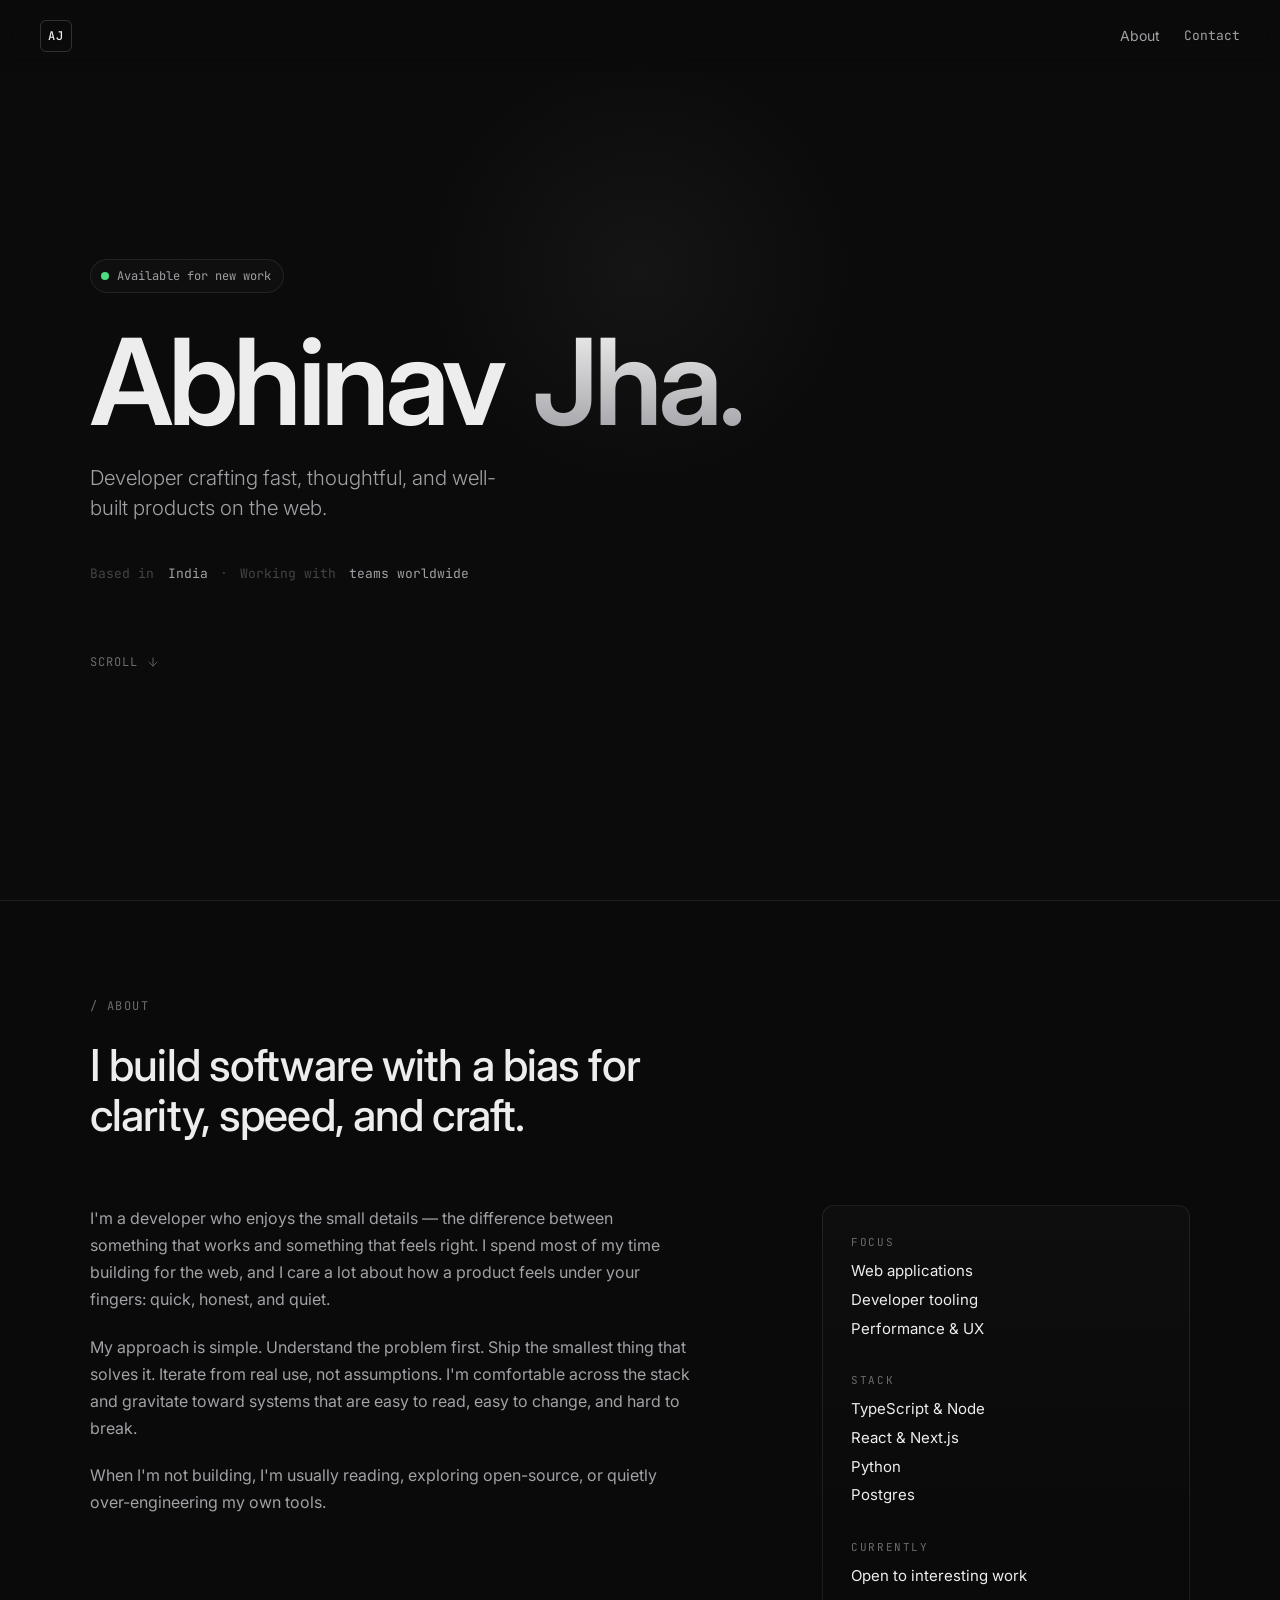
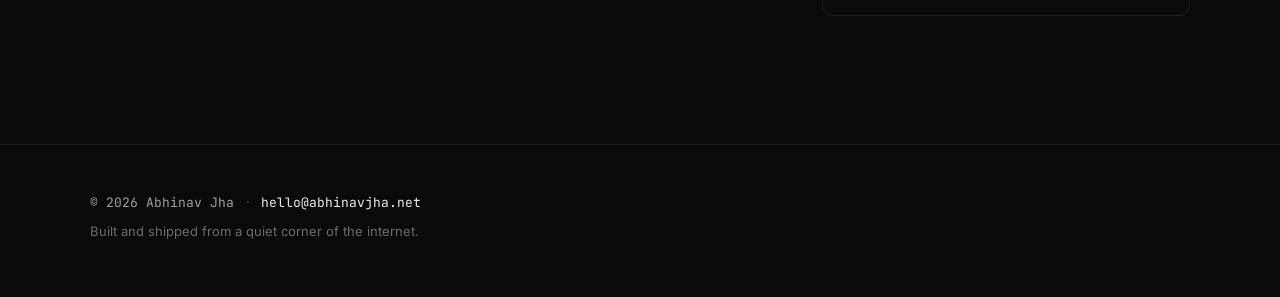
==== index.html @ 8a6b8261 "Initial site" ====
<!DOCTYPE html>
<html lang="en">
<head>
  <meta charset="UTF-8" />
  <meta name="viewport" content="width=device-width, initial-scale=1, viewport-fit=cover" />
  <meta name="color-scheme" content="dark" />
  <meta name="theme-color" content="#0a0a0a" />

  <title>Abhinav Jha — Developer</title>
  <meta name="description" content="Abhinav Jha — software developer building thoughtful, fast, and well-crafted products on the web." />
  <meta name="author" content="Abhinav Jha" />

  <link rel="canonical" href="https://abhinavjha.net/" />
  <link rel="icon" href="favicon.svg" type="image/svg+xml" />
  <link rel="apple-touch-icon" href="favicon.svg" />

  <meta property="og:type" content="website" />
  <meta property="og:url" content="https://abhinavjha.net/" />
  <meta property="og:title" content="Abhinav Jha — Developer" />
  <meta property="og:description" content="Software developer building thoughtful, fast, and well-crafted products on the web." />
  <meta property="og:site_name" content="Abhinav Jha" />
  <meta property="og:locale" content="en_US" />

  <meta name="twitter:card" content="summary" />
  <meta name="twitter:title" content="Abhinav Jha — Developer" />
  <meta name="twitter:description" content="Software developer building thoughtful, fast, and well-crafted products on the web." />

  <link rel="preconnect" href="https://fonts.googleapis.com" />
  <link rel="preconnect" href="https://fonts.gstatic.com" crossorigin />
  <link rel="stylesheet" href="https://fonts.googleapis.com/css2?family=Inter:wght@300;400;500;600;700&family=JetBrains+Mono:wght@400;500&display=swap" />

  <link rel="stylesheet" href="styles.css" />

  <script type="application/ld+json">
  {
    "@context": "https://schema.org",
    "@type": "Person",
    "name": "Abhinav Jha",
    "url": "https://abhinavjha.net",
    "jobTitle": "Software Developer"
  }
  </script>
</head>
<body>
  <div class="grain" aria-hidden="true"></div>
  <div class="cursor-glow" aria-hidden="true"></div>

  <header class="site-header">
    <a href="#" class="brand" aria-label="Abhinav Jha — home">
      <span class="brand-mark">AJ</span>
    </a>
    <nav class="site-nav" aria-label="Primary">
      <a href="#about">About</a>
      <a href="mailto:hello@abhinavjha.net" class="nav-cta">Contact</a>
    </nav>
  </header>

  <main>
    <section class="hero" id="top">
      <div class="hero-inner">
        <div class="status reveal" data-delay="0">
          <span class="status-dot" aria-hidden="true"></span>
          <span class="status-text">Available for new work</span>
        </div>

        <h1 class="hero-title">
          <span class="reveal" data-delay="1">Abhinav</span>
          <span class="reveal hero-title-accent" data-delay="2">Jha.</span>
        </h1>

        <p class="hero-sub reveal" data-delay="3">
          Developer crafting fast, thoughtful, and well-built products on the web.
        </p>

        <div class="hero-meta reveal" data-delay="4">
          <span class="meta-item"><span class="meta-label">Based in</span> India</span>
          <span class="meta-sep" aria-hidden="true">·</span>
          <span class="meta-item"><span class="meta-label">Working with</span> teams worldwide</span>
        </div>

        <a href="#about" class="scroll-cue reveal" data-delay="5" aria-label="Scroll to about section">
          <span>Scroll</span>
          <svg width="14" height="14" viewBox="0 0 24 24" fill="none" stroke="currentColor" stroke-width="1.5" stroke-linecap="round" stroke-linejoin="round" aria-hidden="true"><path d="M12 5v14M5 12l7 7 7-7"/></svg>
        </a>
      </div>
    </section>

    <section class="about" id="about" aria-labelledby="about-heading">
      <div class="section-inner">
        <p class="section-eyebrow reveal-on-scroll">/ about</p>
        <h2 id="about-heading" class="section-title reveal-on-scroll">
          I build software with a bias for clarity, speed, and craft.
        </h2>

        <div class="about-grid">
          <div class="about-prose reveal-on-scroll">
            <p>
              I'm a developer who enjoys the small details — the difference between something
              that works and something that feels right. I spend most of my time building for
              the web, and I care a lot about how a product feels under your fingers: quick,
              honest, and quiet.
            </p>
            <p>
              My approach is simple. Understand the problem first. Ship the smallest thing
              that solves it. Iterate from real use, not assumptions. I'm comfortable across
              the stack and gravitate toward systems that are easy to read, easy to change,
              and hard to break.
            </p>
            <p>
              When I'm not building, I'm usually reading, exploring open-source, or quietly
              over-engineering my own tools.
            </p>
          </div>

          <aside class="about-side reveal-on-scroll" aria-label="At a glance">
            <div class="side-block">
              <p class="side-label">Focus</p>
              <ul class="side-list">
                <li>Web applications</li>
                <li>Developer tooling</li>
                <li>Performance &amp; UX</li>
              </ul>
            </div>
            <div class="side-block">
              <p class="side-label">Stack</p>
              <ul class="side-list">
                <li>TypeScript &amp; Node</li>
                <li>React &amp; Next.js</li>
                <li>Python</li>
                <li>Postgres</li>
              </ul>
            </div>
            <div class="side-block">
              <p class="side-label">Currently</p>
              <ul class="side-list">
                <li>Open to interesting work</li>
              </ul>
            </div>
          </aside>
        </div>
      </div>
    </section>
  </main>

  <footer class="site-footer">
    <div class="footer-inner">
      <p class="footer-line">
        <span>&copy; <span id="year"></span> Abhinav Jha</span>
        <span class="footer-sep" aria-hidden="true">·</span>
        <a href="mailto:hello@abhinavjha.net">hello@abhinavjha.net</a>
      </p>
      <p class="footer-meta">Built and shipped from a quiet corner of the internet.</p>
    </div>
  </footer>

  <script src="script.js" defer></script>
</body>
</html>
---- styles.css ----
/* ---------- Reset & base ---------- */
*, *::before, *::after { box-sizing: border-box; }
html, body { margin: 0; padding: 0; }
html { scroll-behavior: smooth; -webkit-text-size-adjust: 100%; }
img, svg { display: block; max-width: 100%; }
a { color: inherit; text-decoration: none; }
button { font: inherit; }

:root {
  --bg: #0a0a0a;
  --bg-elev: #111113;
  --fg: #ededed;
  --fg-dim: #a1a1a6;
  --fg-muted: #6b6b70;
  --line: rgba(255, 255, 255, 0.08);
  --line-strong: rgba(255, 255, 255, 0.16);
  --accent: #e7e5e0;
  --warm: #f4a261;
  --green: #4ade80;

  --font-sans: "Inter", -apple-system, BlinkMacSystemFont, "Segoe UI", Roboto, system-ui, sans-serif;
  --font-mono: "JetBrains Mono", ui-monospace, "SF Mono", Menlo, Consolas, monospace;

  --max: 1100px;
  --pad-x: clamp(1.25rem, 4vw, 2.5rem);

  --ease: cubic-bezier(0.2, 0.7, 0.2, 1);
}

body {
  background: var(--bg);
  color: var(--fg);
  font-family: var(--font-sans);
  font-size: 16px;
  line-height: 1.55;
  font-weight: 400;
  -webkit-font-smoothing: antialiased;
  -moz-osx-font-smoothing: grayscale;
  text-rendering: optimizeLegibility;
  overflow-x: hidden;
  position: relative;
  min-height: 100vh;
}

::selection { background: var(--fg); color: var(--bg); }

/* ---------- Background effects ---------- */
.grain {
  position: fixed;
  inset: 0;
  pointer-events: none;
  z-index: 1;
  opacity: 0.035;
  mix-blend-mode: overlay;
  background-image: url("data:image/svg+xml;utf8,<svg xmlns='http://www.w3.org/2000/svg' width='140' height='140'><filter id='n'><feTurbulence type='fractalNoise' baseFrequency='0.9' numOctaves='2' stitchTiles='stitch'/><feColorMatrix values='0 0 0 0 1  0 0 0 0 1  0 0 0 0 1  0 0 0 0.6 0'/></filter><rect width='100%25' height='100%25' filter='url(%23n)'/></svg>");
}

.cursor-glow {
  position: fixed;
  inset: 0;
  pointer-events: none;
  z-index: 0;
  background:
    radial-gradient(
      600px circle at var(--mx, 50%) var(--my, 30%),
      rgba(255, 255, 255, 0.045),
      transparent 40%
    );
  transition: background 200ms var(--ease);
}

/* ---------- Header ---------- */
.site-header {
  position: fixed;
  top: 0;
  left: 0;
  right: 0;
  z-index: 50;
  display: flex;
  align-items: center;
  justify-content: space-between;
  padding: 1.25rem var(--pad-x);
  backdrop-filter: blur(8px);
  -webkit-backdrop-filter: blur(8px);
  background: linear-gradient(to bottom, rgba(10, 10, 10, 0.7), rgba(10, 10, 10, 0));
  transition: background 300ms var(--ease), border-color 300ms var(--ease);
}

.site-header.scrolled {
  background: rgba(10, 10, 10, 0.8);
  border-bottom: 1px solid var(--line);
}

.brand {
  display: inline-flex;
  align-items: center;
  gap: 0.5rem;
  font-family: var(--font-mono);
  font-size: 0.875rem;
  letter-spacing: 0.05em;
}

.brand-mark {
  display: inline-grid;
  place-items: center;
  width: 2rem;
  height: 2rem;
  border: 1px solid var(--line-strong);
  border-radius: 6px;
  font-weight: 500;
  font-size: 0.75rem;
  color: var(--fg);
  transition: border-color 300ms var(--ease), background 300ms var(--ease);
}

.brand:hover .brand-mark {
  border-color: var(--fg);
  background: rgba(255, 255, 255, 0.04);
}

.site-nav {
  display: flex;
  align-items: center;
  gap: 1.5rem;
  font-size: 0.875rem;
}

.site-nav a {
  color: var(--fg-dim);
  position: relative;
  padding: 0.25rem 0;
  transition: color 200ms var(--ease);
}

.site-nav a::after {
  content: "";
  position: absolute;
  left: 0;
  right: 0;
  bottom: -2px;
  height: 1px;
  background: var(--fg);
  transform: scaleX(0);
  transform-origin: right center;
  transition: transform 350ms var(--ease);
}

.site-nav a:hover {
  color: var(--fg);
}

.site-nav a:hover::after {
  transform: scaleX(1);
  transform-origin: left center;
}

.nav-cta {
  font-family: var(--font-mono);
  font-size: 0.8125rem;
}

/* ---------- Hero ---------- */
.hero {
  position: relative;
  z-index: 2;
  min-height: 100vh;
  min-height: 100svh;
  display: flex;
  align-items: center;
  padding: 6rem var(--pad-x) 4rem;
}

.hero-inner {
  width: 100%;
  max-width: var(--max);
  margin: 0 auto;
}

.status {
  display: inline-flex;
  align-items: center;
  gap: 0.5rem;
  padding: 0.4rem 0.75rem 0.4rem 0.6rem;
  border: 1px solid var(--line);
  border-radius: 999px;
  font-family: var(--font-mono);
  font-size: 0.75rem;
  color: var(--fg-dim);
  background: rgba(255, 255, 255, 0.02);
  margin-bottom: 2rem;
}

.status-dot {
  width: 0.5rem;
  height: 0.5rem;
  border-radius: 50%;
  background: var(--green);
  box-shadow: 0 0 0 0 rgba(74, 222, 128, 0.6);
  animation: pulse 2.4s var(--ease) infinite;
}

@keyframes pulse {
  0%   { box-shadow: 0 0 0 0 rgba(74, 222, 128, 0.45); }
  70%  { box-shadow: 0 0 0 10px rgba(74, 222, 128, 0); }
  100% { box-shadow: 0 0 0 0 rgba(74, 222, 128, 0); }
}

.hero-title {
  font-family: var(--font-sans);
  font-weight: 600;
  font-size: clamp(3rem, 11vw, 7.5rem);
  line-height: 0.95;
  letter-spacing: -0.04em;
  margin: 0 0 1.5rem;
  display: flex;
  flex-wrap: wrap;
  gap: 0 0.25em;
}

.hero-title span {
  display: inline-block;
}

.hero-title-accent {
  background: linear-gradient(180deg, var(--fg) 0%, var(--fg-dim) 100%);
  -webkit-background-clip: text;
  background-clip: text;
  -webkit-text-fill-color: transparent;
  color: transparent;
}

.hero-sub {
  font-size: clamp(1.125rem, 1.6vw, 1.375rem);
  color: var(--fg-dim);
  max-width: 36ch;
  font-weight: 300;
  line-height: 1.5;
  margin: 0 0 2.5rem;
}

.hero-meta {
  display: flex;
  flex-wrap: wrap;
  align-items: center;
  gap: 0.75rem;
  font-family: var(--font-mono);
  font-size: 0.8125rem;
  color: var(--fg-muted);
  margin-bottom: 4rem;
}

.meta-label {
  color: var(--fg-muted);
  opacity: 0.6;
  margin-right: 0.35rem;
}

.meta-item { color: var(--fg-dim); }

.meta-sep { color: var(--fg-muted); opacity: 0.5; }

.scroll-cue {
  display: inline-flex;
  align-items: center;
  gap: 0.5rem;
  font-family: var(--font-mono);
  font-size: 0.75rem;
  color: var(--fg-muted);
  letter-spacing: 0.08em;
  text-transform: uppercase;
  transition: color 250ms var(--ease);
}

.scroll-cue svg {
  animation: nudge 2.4s var(--ease) infinite;
}

.scroll-cue:hover { color: var(--fg-dim); }

@keyframes nudge {
  0%, 100% { transform: translateY(0); }
  50%      { transform: translateY(4px); }
}

/* ---------- About ---------- */
.about {
  position: relative;
  z-index: 2;
  padding: 6rem var(--pad-x) 8rem;
  border-top: 1px solid var(--line);
}

.section-inner {
  max-width: var(--max);
  margin: 0 auto;
}

.section-eyebrow {
  font-family: var(--font-mono);
  font-size: 0.75rem;
  color: var(--fg-muted);
  letter-spacing: 0.12em;
  text-transform: uppercase;
  margin: 0 0 1.5rem;
}

.section-title {
  font-size: clamp(1.75rem, 3.6vw, 2.75rem);
  line-height: 1.15;
  letter-spacing: -0.02em;
  font-weight: 500;
  margin: 0 0 4rem;
  max-width: 24ch;
}

.about-grid {
  display: grid;
  grid-template-columns: minmax(0, 1fr) minmax(0, 0.55fr);
  gap: clamp(2rem, 5vw, 4rem);
  align-items: start;
}

.about-prose p {
  font-size: 1rem;
  line-height: 1.7;
  color: var(--fg-dim);
  margin: 0 0 1.25rem;
  max-width: 60ch;
}

.about-prose p:last-child { margin-bottom: 0; }

.about-side {
  display: grid;
  gap: 2rem;
  padding: 1.75rem;
  border: 1px solid var(--line);
  border-radius: 12px;
  background: linear-gradient(180deg, rgba(255, 255, 255, 0.02), rgba(255, 255, 255, 0));
}

.side-block { display: grid; gap: 0.5rem; }

.side-label {
  font-family: var(--font-mono);
  font-size: 0.6875rem;
  letter-spacing: 0.14em;
  text-transform: uppercase;
  color: var(--fg-muted);
  margin: 0;
}

.side-list {
  list-style: none;
  padding: 0;
  margin: 0;
  display: grid;
  gap: 0.35rem;
}

.side-list li {
  font-size: 0.9375rem;
  color: var(--fg);
}

/* ---------- Footer ---------- */
.site-footer {
  position: relative;
  z-index: 2;
  padding: 3rem var(--pad-x) 3.5rem;
  border-top: 1px solid var(--line);
}

.footer-inner {
  max-width: var(--max);
  margin: 0 auto;
  display: flex;
  flex-direction: column;
  gap: 0.5rem;
}

.footer-line {
  display: flex;
  flex-wrap: wrap;
  align-items: center;
  gap: 0.6rem;
  font-family: var(--font-mono);
  font-size: 0.8125rem;
  color: var(--fg-dim);
  margin: 0;
}

.footer-line a {
  color: var(--fg);
  position: relative;
}

.footer-line a::after {
  content: "";
  position: absolute;
  left: 0;
  right: 0;
  bottom: -2px;
  height: 1px;
  background: var(--fg);
  transform: scaleX(0);
  transform-origin: right center;
  transition: transform 350ms var(--ease);
}

.footer-line a:hover::after {
  transform: scaleX(1);
  transform-origin: left center;
}

.footer-sep { color: var(--fg-muted); opacity: 0.5; }

.footer-meta {
  font-size: 0.8125rem;
  color: var(--fg-muted);
  margin: 0;
}

/* ---------- Reveal animations ---------- */
.reveal,
.reveal-on-scroll {
  opacity: 0;
  transform: translateY(14px);
  transition:
    opacity 700ms var(--ease),
    transform 700ms var(--ease);
}

.reveal.is-in,
.reveal-on-scroll.is-in {
  opacity: 1;
  transform: translateY(0);
}

.reveal[data-delay="0"] { transition-delay: 80ms; }
.reveal[data-delay="1"] { transition-delay: 180ms; }
.reveal[data-delay="2"] { transition-delay: 260ms; }
.reveal[data-delay="3"] { transition-delay: 380ms; }
.reveal[data-delay="4"] { transition-delay: 480ms; }
.reveal[data-delay="5"] { transition-delay: 600ms; }

/* ---------- Responsive ---------- */
@media (max-width: 760px) {
  .about-grid {
    grid-template-columns: 1fr;
  }
  .hero-meta { gap: 0.5rem; }
  .meta-sep { display: none; }
  .site-nav { gap: 1rem; }
}

@media (max-width: 420px) {
  .site-nav a:not(.nav-cta) { display: none; }
}

/* ---------- Reduced motion ---------- */
@media (prefers-reduced-motion: reduce) {
  *, *::before, *::after {
    animation-duration: 0.001ms !important;
    animation-iteration-count: 1 !important;
    transition-duration: 0.001ms !important;
    scroll-behavior: auto !important;
  }
  .reveal, .reveal-on-scroll { opacity: 1; transform: none; }
  .cursor-glow { display: none; }
}

/* ---------- Focus visible ---------- */
:focus { outline: none; }
:focus-visible {
  outline: 2px solid var(--fg);
  outline-offset: 3px;
  border-radius: 4px;
}
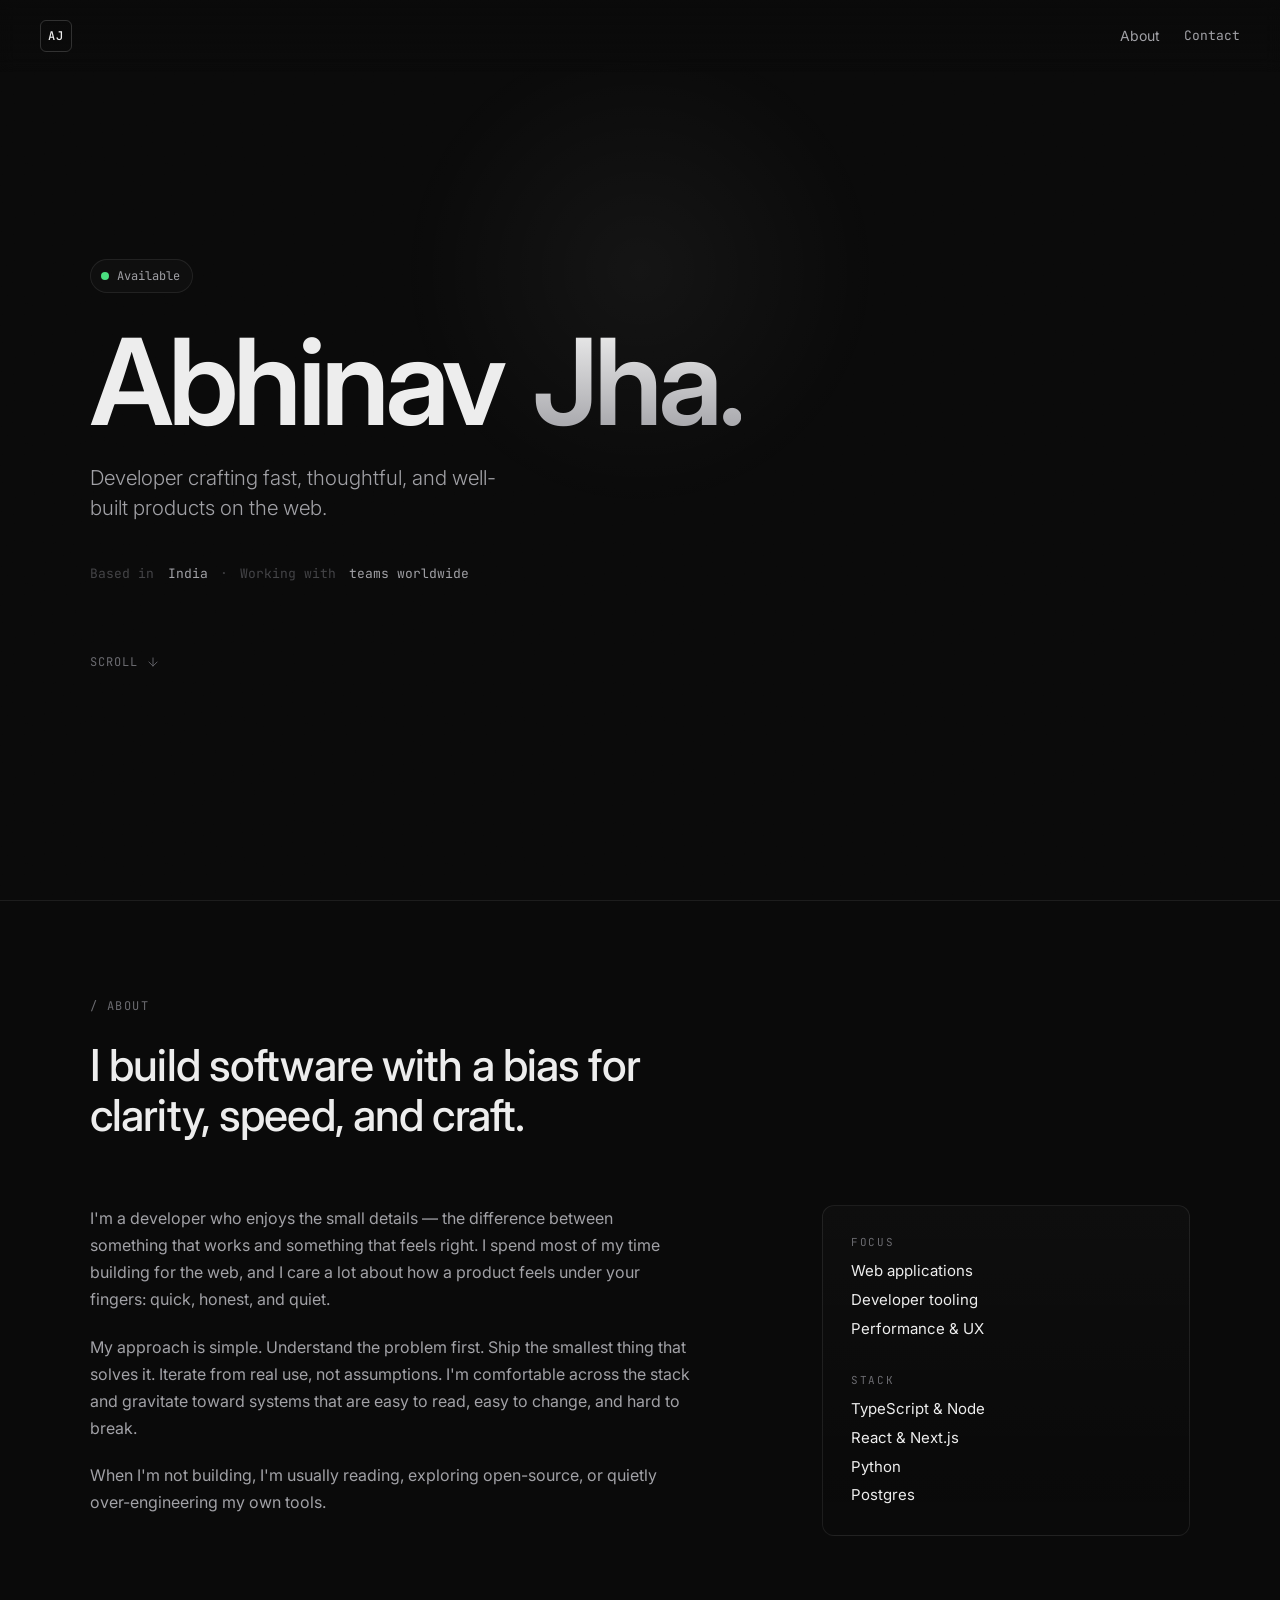
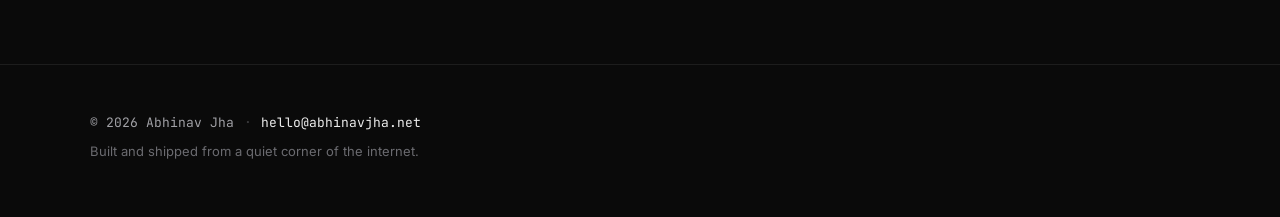
==== commit 6c88256c: "Tweak hero status and trim about side-panel" ====
--- a/index.html
+++ b/index.html
@@ -60,7 +60,7 @@
       <div class="hero-inner">
         <div class="status reveal" data-delay="0">
           <span class="status-dot" aria-hidden="true"></span>
-          <span class="status-text">Available for new work</span>
+          <span class="status-text">Available</span>
         </div>
 
         <h1 class="hero-title">
@@ -130,12 +130,6 @@
                 <li>Postgres</li>
               </ul>
             </div>
-            <div class="side-block">
-              <p class="side-label">Currently</p>
-              <ul class="side-list">
-                <li>Open to interesting work</li>
-              </ul>
-            </div>
           </aside>
         </div>
       </div>
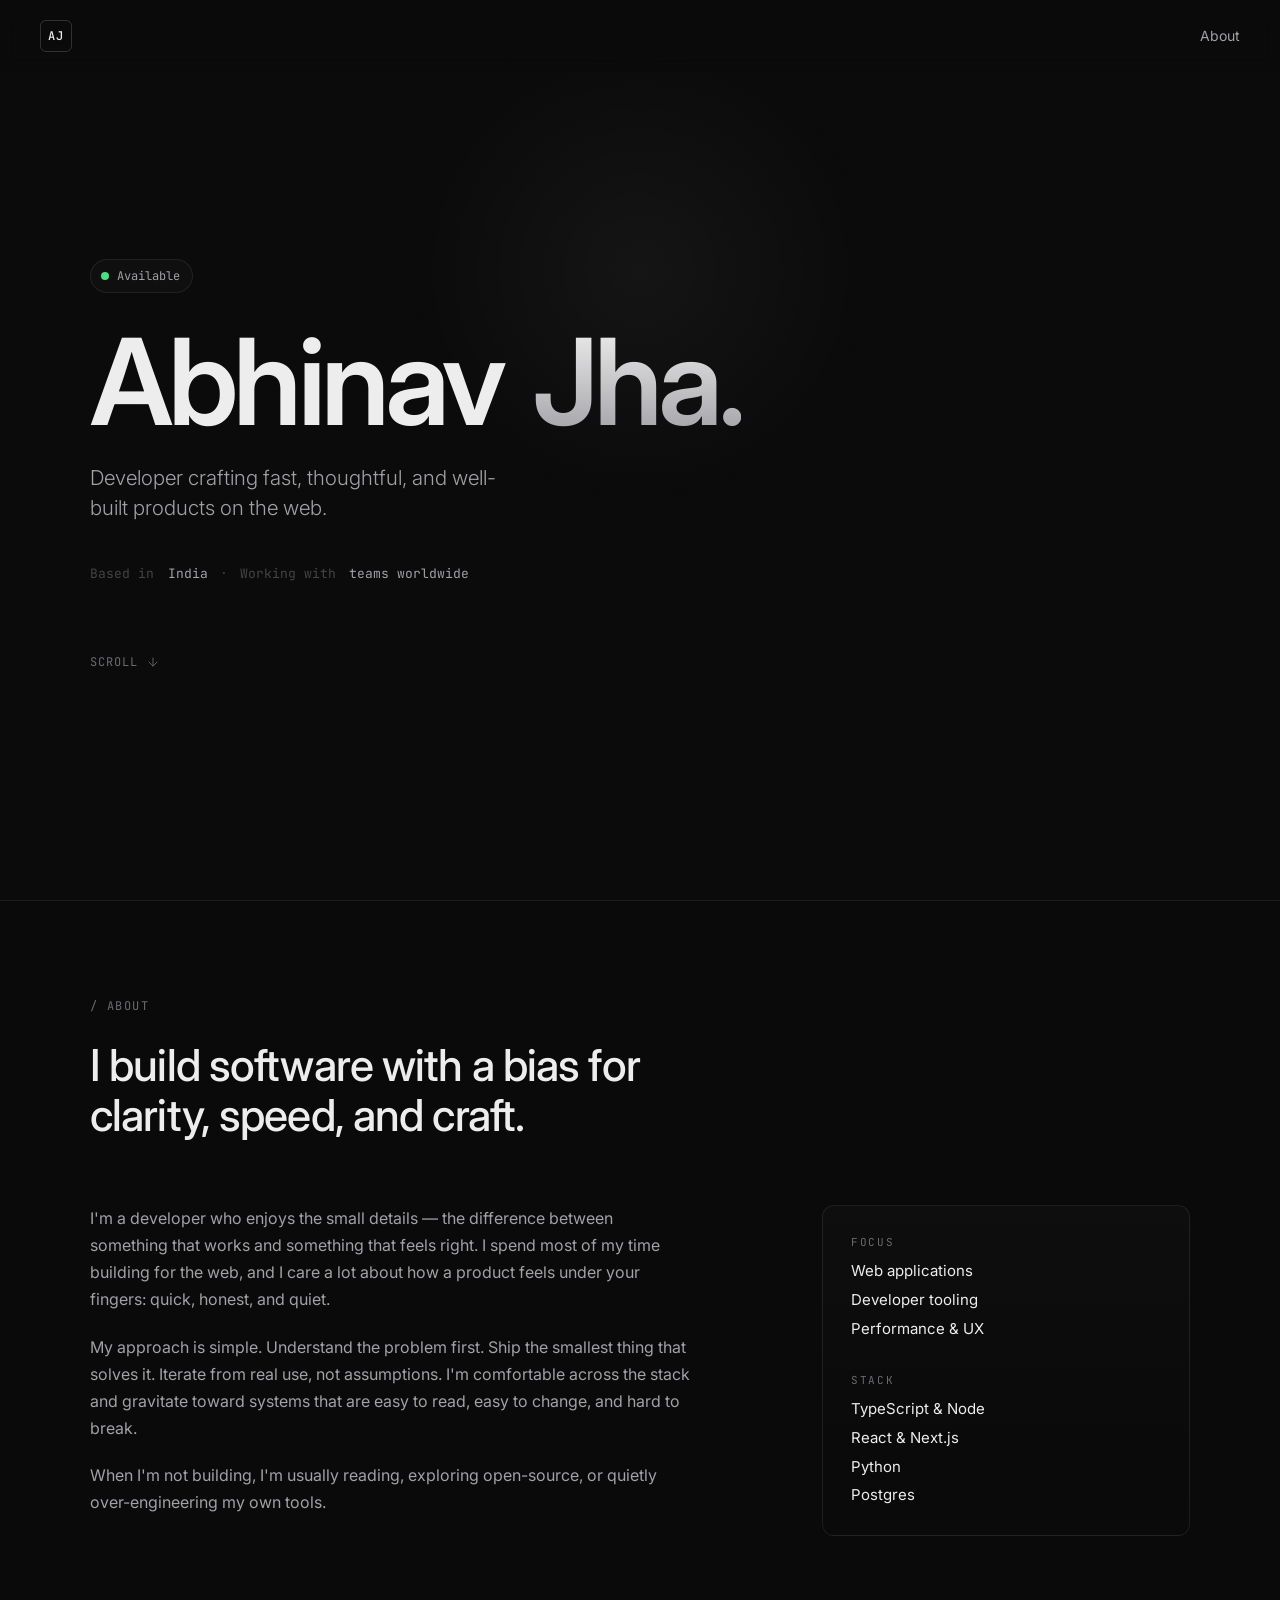
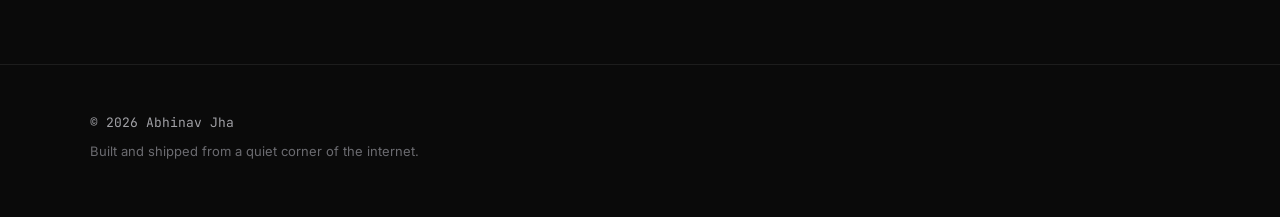
==== commit b9b81361: "Remove all contact info from header and footer" ====
--- a/index.html
+++ b/index.html
@@ -51,7 +51,6 @@
     </a>
     <nav class="site-nav" aria-label="Primary">
       <a href="#about">About</a>
-      <a href="mailto:hello@abhinavjha.net" class="nav-cta">Contact</a>
     </nav>
   </header>
 
@@ -140,8 +139,6 @@
     <div class="footer-inner">
       <p class="footer-line">
         <span>&copy; <span id="year"></span> Abhinav Jha</span>
-        <span class="footer-sep" aria-hidden="true">·</span>
-        <a href="mailto:hello@abhinavjha.net">hello@abhinavjha.net</a>
       </p>
       <p class="footer-meta">Built and shipped from a quiet corner of the internet.</p>
     </div>
--- a/styles.css
+++ b/styles.css
@@ -454,10 +454,6 @@
   .site-nav { gap: 1rem; }
 }
 
-@media (max-width: 420px) {
-  .site-nav a:not(.nav-cta) { display: none; }
-}
-
 /* ---------- Reduced motion ---------- */
 @media (prefers-reduced-motion: reduce) {
   *, *::before, *::after {
